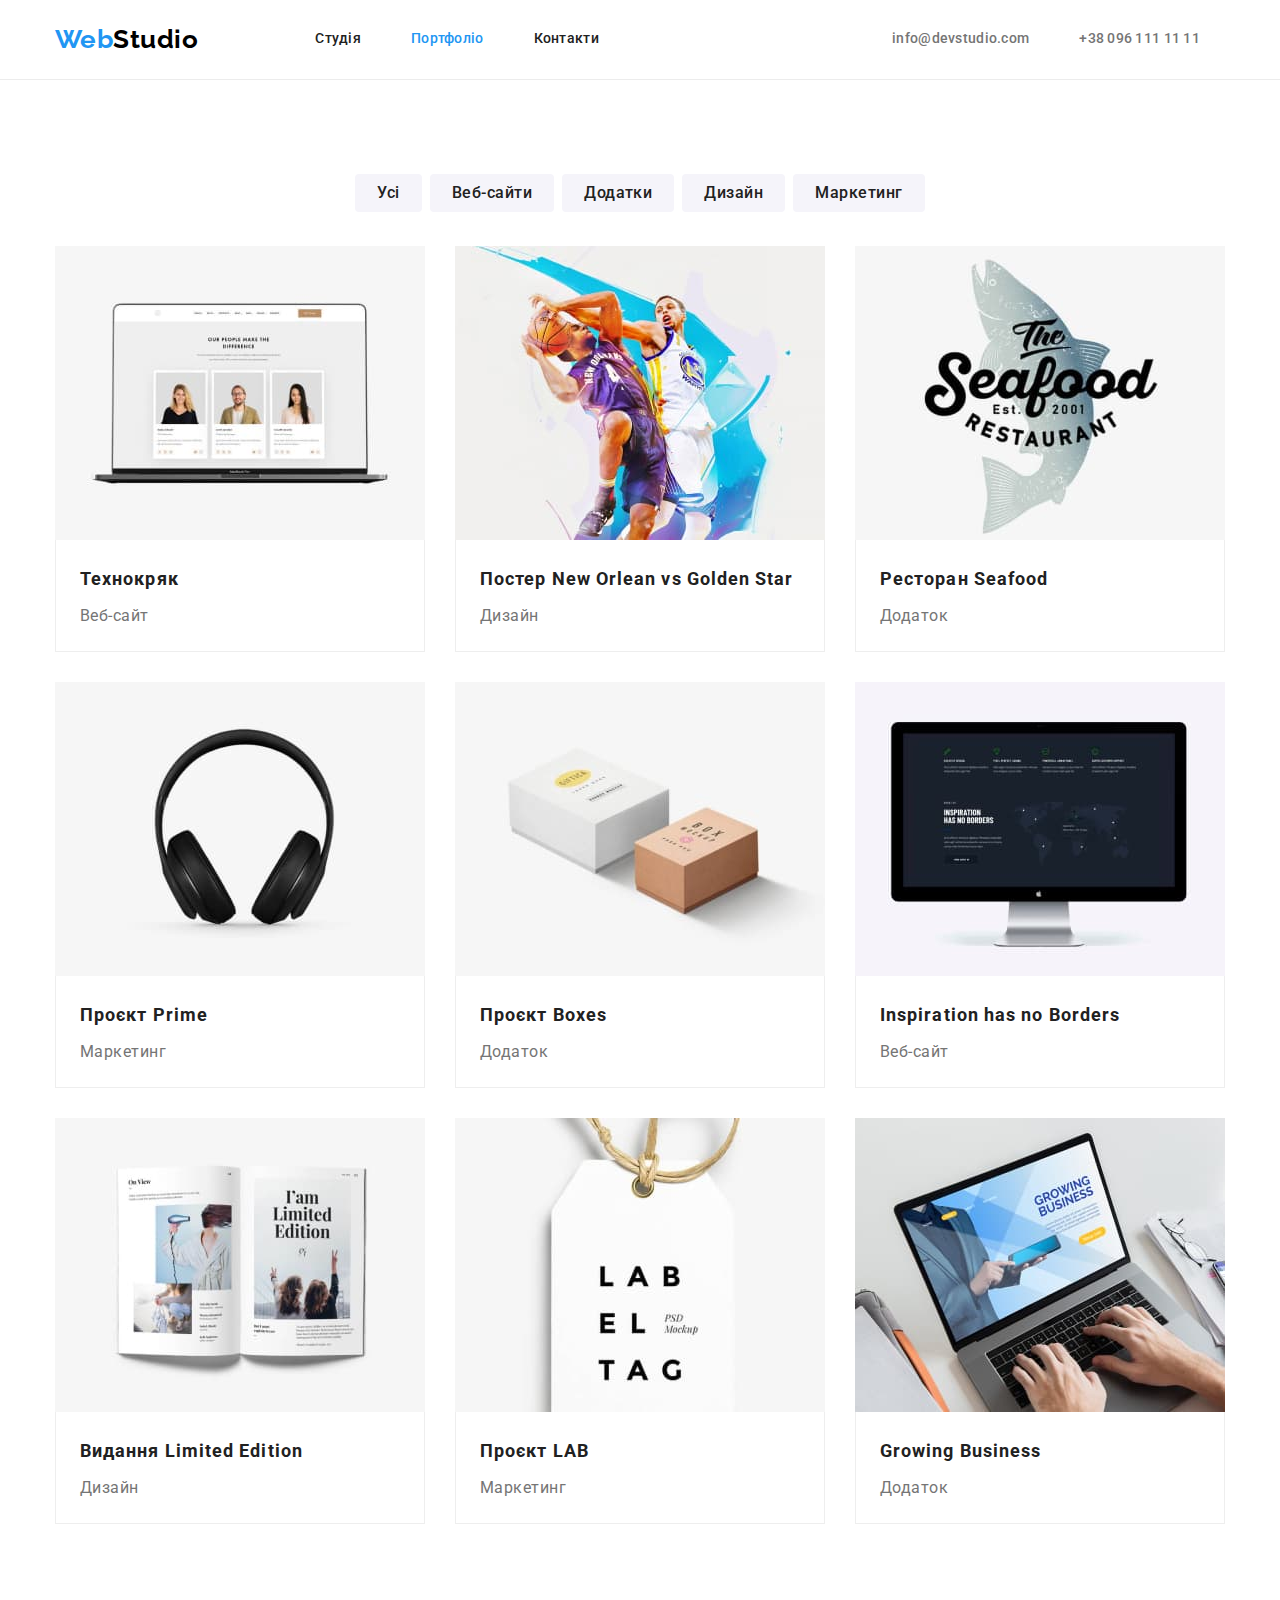
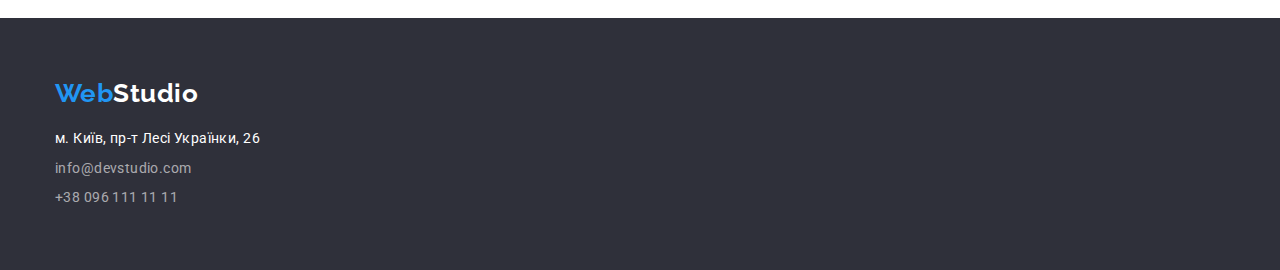
==== portfolio.html @ 18dd55f7 "Initial commit" ====
<!DOCTYPE html>
<html lang="en">
	<head>
		<meta charset="UTF-8" />
		<meta http-equiv="X-UA-Compatible" content="IE=edge" />
		<meta name="viewport" content="width=device-width, initial-scale=1.0" />
		<title>Portfolio</title>
		<link rel="preconnect" href="https://fonts.googleapis.com" />
		<link rel="preconnect" href="https://fonts.gstatic.com" crossorigin />
		<link
			href="https://fonts.googleapis.com/css2?family=Raleway:wght@700&family=Roboto:wght@400;500;700;900&display=swap"
			rel="stylesheet"
		/>
		<link
			rel="stylesheet"
			href="https://cdnjs.cloudflare.com/ajax/libs/modern-normalize/1.1.0/modern-normalize.min.css"
			integrity="sha512-wpPYUAdjBVSE4KJnH1VR1HeZfpl1ub8YT/NKx4PuQ5NmX2tKuGu6U/JRp5y+Y8XG2tV+wKQpNHVUX03MfMFn9Q=="
			crossorigin="anonymous"
			referrerpolicy="no-referrer"
		/>
		<link rel="stylesheet" href="./css/styles.css" />
	</head>
	<body>
		<header class="header">
			<!--  Хедер "Лого" + Навигация по сайту + Контактные данные -->
			<div class="container header__box">
				<div class="site-nav">
					<a class="logo" href="./index.html"
						>Web<span class="logo-primary">Studio</span></a
					>
					<ul class="site-nav__list">
						<li class="site-nav__list-item">
							<a class="site-nav__list-link" href="./index.html">Студія</a>
						</li>
						<li class="site-nav__list-item">
							<a
								class="site-nav__list-link site-nav__list-current"
								href="./portfolio.html"
								>Портфоліо</a
							>
						</li>
						<li class="site-nav__list-item">
							<a class="site-nav__list-link" href="./">Контакти</a>
						</li>
					</ul>
				</div>
				<ul class="header-contacts">
					<li class="header-contacts__item">
						<a
							class="header-contacts__item-link"
							href="mailto:info@devstudio.com"
							>info@devstudio.com</a
						>
					</li>
					<li class="header-contacts__item">
						<a class="header-contacts__item-link" href="tel:+380961111111"
							>+38 096 111 11 11</a
						>
					</li>
				</ul>
			</div>
		</header>
		<!--  Main Section -->
		<main>
			<!--  Main Flexbox with Buttons -->
			<section class="benefits section">
				<div class="benefits__gallery container">
					<h1 class="visually-hidden">Фильтр и Проекты</h1>
					<!--  Filter - Buttons -->
					<ul class="benefits__gallery-list">
						<li class="benefits__gallery-item">
							<button type="button" class="btn secondary-btn">Усі</button>
						</li>
						<li class="benefits__gallery-item">
							<button type="button" class="button secondary-btn">
								Веб-сайти
							</button>
						</li>
						<li class="benefits__gallery-item">
							<button type="button" class="button secondary-btn">
								Додатки
							</button>
						</li>
						<li class="benefits__gallery-item">
							<button type="button" class="button secondary-btn">Дизайн</button>
						</li>
						<li class="benefits__gallery-item">
							<button type="button" class="button secondary-btn">
								Маркетинг
							</button>
						</li>
					</ul>
					<ul class="gallery-list">
						<li class="gallery-list__item">
							<img
								class="gallery-list__item-img"
								src="./images/portfolio/technocrack.jpg"
								alt="technocrack"
							/>
							<div class="gallery-list__item-content">
								<h2 class="gallery-list__item-title">Технокряк</h2>
								<p class="gallery-list__item-subtitle">Веб-сайт</p>
							</div>
						</li>
						<li class="gallery-list__item">
							<img
								class="gallery-list__item-img"
								src="./images/portfolio/basketball.jpg"
								alt="basketball"
							/>
							<div class="gallery-list__item-content">
								<h2 class="gallery-list__item-title">
									Постер New Orlean vs Golden Star
								</h2>
								<p class="gallery-list__item-subtitle">Дизайн</p>
							</div>
						</li>
						<li class="gallery-list__item">
							<img
								class="gallery-list__item-img"
								src="./images/portfolio/seafood.jpg"
								alt="seafood"
							/>
							<div class="gallery-list__item-content">
								<h2 class="gallery-list__item-title">Ресторан Seafood</h2>
								<p class="gallery-list__item-subtitle">Додаток</p>
							</div>
						</li>
						<li class="gallery-list__item">
							<img
								class="gallery-list__item-img"
								src="./images/portfolio/primeproject.jpg"
								alt="primeproject"
							/>
							<div class="gallery-list__item-content">
								<h2 class="gallery-list__item-title">Проєкт Prime</h2>
								<p class="gallery-list__item-subtitle">Маркетинг</p>
							</div>
						</li>
						<li class="gallery-list__item">
							<img
								class="gallery-list__item-img"
								src="./images/portfolio/projectboxes.jpg"
								alt="projectboxes"
							/>
							<div class="gallery-list__item-content">
								<h2 class="gallery-list__item-title">Проєкт Boxes</h2>
								<p class="gallery-list__item-subtitle">Додаток</p>
							</div>
						</li>
						<li class="gallery-list__item">
							<img
								class="gallery-list__item-img"
								src="./images/portfolio/inspiration.jpg"
								alt="inspiration"
							/>
							<div class="gallery-list__item-content">
								<h2 class="gallery-list__item-title">
									Inspiration has no Borders
								</h2>
								<p class="gallery-list__item-subtitle">Веб-сайт</p>
							</div>
						</li>
						<li class="gallery-list__item">
							<img
								class="gallery-list__item-img"
								src="./images/portfolio/limitededition.jpg"
								alt="limitededition"
							/>
							<div class="gallery-list__item-content">
								<h2 class="gallery-list__item-title">
									Видання Limited Edition
								</h2>
								<p class="gallery-list__item-subtitle">Дизайн</p>
							</div>
						</li>
						<li class="gallery-list__item">
							<img
								class="gallery-list__item-img"
								src="./images/portfolio/labproject.jpg"
								alt="labproject"
							/>
							<div class="gallery-list__item-content">
								<h2 class="gallery-list__item-title">Проєкт LAB</h2>
								<p class="gallery-list__item-subtitle">Маркетинг</p>
							</div>
						</li>
						<li class="gallery-list__item">
							<img
								class="gallery-list__item-img"
								src="./images/portfolio/business.jpg"
								alt="business"
							/>
							<div class="gallery-list__item-content">
								<h2 class="gallery-list__item-title">Growing Business</h2>
								<p class="gallery-list__item-subtitle">Додаток</p>
							</div>
						</li>
					</ul>
				</div>
			</section>
		</main>
		<!--  Footer Section -->
		<footer class="footer">
			<div class="fotlower-box container">
				<div class="footer-box__sidebar">
					<a class="logo__footer" href="./index.html"
						>Web<span class="logo__secondary">Studio</span></a
					>

					<address class="footer-address">
						<ul class="footer-address__list">
							<li class="footer-address__list-item">
								<a
									class="footer-address__list-link primary-color"
									href="https://www.google.ru/search?hl=ru&q=%D0%BC.+%D0%9A%D0%B8%D1%97%D0%B2%2C+%D0%BF%D1%80-%D1%82+%D0%9B%D0%B5%D1%81%D1%96+%D0%A3%D0%BA%D1%80%D0%B0%D1%97%D0%BD%D0%BA%D0%B8%2C+26#м"
								>
									м. Київ, пр-т Лесі Українки, 26</a
								>
							</li>
							<li class="footer-address__list-item">
								<a
									class="footer-address__list-link"
									href="mailto:info@devstudio.com"
								>
									info@devstudio.com</a
								>
							</li>
							<li class="footer-address__list-item">
								<a class="footer-address__list-link" href="tel:+380961111111">
									+38 096 111 11 11</a
								>
							</li>
						</ul>
					</address>
				</div>
			</div>
		</footer>
	</body>
</html>
---- css/styles.css ----
* {
  margin: 0;
  box-sizing: border-box;
  padding: 0;
}

/**
  |============================
  |  BG colors + Colors
  |============================
*/

:root {
  --primarytext-color: #212121;
  --secondarytext-color: #757575;
  --logo-color: #2196f3;
  --background-color: #f5f5f500;
  --headerbackground-color: #ffffff;
  --footerbackground-color: #2f303a;
  --headersecondlogopart-color: #000000;
  --borderheadertransparent-color: #ececec;
  --portfoliobg-color: #eeeeee;
  --thethirdbgcolor: #f5f4fa;
  --primary-btncolor: #188CE8;
}

/**
  |============================
  |  Hide me
  |============================
*/

.visually-hidden {
  position: absolute;
  width: 1px;
  height: 1px;
  margin: -1px;
  border: 0;
  padding: 0;

  white-space: nowrap;
  clip-path: inset(100%);
  clip: rect(0 0 0 0);
  overflow: hidden;
}



/**
  |============================
  |  Body settings
  |============================
*/

body {
  color: var(--primarytext-color);
  font-family: Roboto, sans-serif;
  letter-spacing: 0.03em;
  padding-top: 80px;
}

/**
  |============================
  |  Reset settings
  |============================
*/

img {
  display: block;
  max-width: 100%;
  height: auto;
}

h1,
h2,
h3,
h4,
h5,
h6,
ul,
ol {
  padding: 0;
  margin: 0;
}

a {
  margin: 0;
  padding: 0;
}

p {
  padding: 0;
  margin: 0;
}

/**
  |============================
  |  Section + Container settings
  |============================
*/

.section {
  padding-bottom: 94px;
}

.container {
  margin-left: auto;
  margin-right: auto;
  max-width: 1200px;
  width: 100%;
  padding-right: 15px;
  padding-left: 15px;
}

/**
  |============================
  |  Header Section
  |============================
*/

.logo {
  font-family: 'Raleway';
  font-weight: 700;
  font-size: 26px;
  line-height: 1.19;
  color: var(--logo-color);
  text-decoration: none;
}

.header {
  height: 80px;
  padding: 16px 0;
  border-bottom: 1px solid var(--borderheadertransparent-color);
  /*  Moving Part */
  position: fixed;
  top: 0;
  left: 0;
  right: 0;
  background-color: var(--headerbackground-color);
  z-index: 10;
}

.header__portfolio {
  height: 80px;
  padding: 16px 0;
  border-bottom: 1px solid var(--borderheadertransparent-color);

}

.logo-primary {
  color: var(--headersecondlogopart-color);
}

.site-nav {
  display: flex;
  align-items: center;
  gap: 0 92px;
}

.site-nav__list {
  list-style: none;
  display: flex;
}

.site-nav__list-link {
  display: block;
  padding: 15px 25px;
  font-family: 'Roboto';
  font-weight: 500;
  font-size: 14px;
  line-height: 1.14;
  letter-spacing: 0.02em;
  text-decoration: none;
  cursor: pointer;
  transition: all 0.2s ease;
  color: var(--primarytext-color);
}

.site-nav__list-current {
  color: var(--logo-color);
}

.site-nav__list-link:hover,
.site-nav__list-link:focus {
  color: var(--logo-color);
}

.header-contacts {
  list-style: none;
  display: flex;
}

.header__box {
  display: flex;
  justify-content: space-between;
  align-items: center;
}

.header-contacts__item-link {
  display: block;
  padding: 15px 25px;
  font-family: 'Roboto';
  text-decoration: none;
  font-weight: 500;
  font-size: 14px;
  line-height: 1.14;
  letter-spacing: 0.02em;
  cursor: pointer;
  transition: all 0.2s ease;
  color: var(--secondarytext-color);
}

.header-contacts__item-link:hover,
.header-contacts__item-link:focus {
  color: var(--logo-color);
}

/**
   |============================
   |  Hero Section
   |============================
 */

.hero.section {
  background-color: var(--footerbackground-color);
  margin-bottom: 94px;
  padding-bottom: 0;
}


.hero__box {
  background-color: var(--footerbackground-color);
  text-align: center;
  padding-top: 200px;
  padding-bottom: 200px;
  margin: 0 auto;
}

.hero-box__title {
  font-family: 'Roboto';
  font-size: 44px;
  line-height: 1.36;
  letter-spacing: 0.06em;
  text-transform: uppercase;
  color: var(--headerbackground-color);
  margin-bottom: 30px;
}

.hero-box__primary-btn {
  font-family: 'Roboto';
  font-style: normal;
  font-weight: 700;
  font-size: 16px;
  line-height: 1.87;
  padding: 10px 32px;
  margin: auto;
  display: block;
  cursor: pointer;
  letter-spacing: 0.06em;
  color: var(--headerbackground-color);
  background-color: var(--primary-btncolor);
  box-shadow: 0px 4px 4px rgba(0, 0, 0, 0.15);
  border-radius: 4px;
  border: none;
  outline: none;
}


.hero-box__primary-btn:hover,
.hero-box__primary-btn:focus {
  color: var(--headerbackground-color);
  background-color: var(--logo-color);
  cursor: pointer;
  outline: 1px solid var(--headerbackground-color);
  transition: all 0.2s ease;
  /* border-color: 1px solid var(--headerbackground-color); */
}

/**
  |============================
  |  Our benefits section
  |============================
*/

.features {}

.features__list {
  display: flex;
  text-align: center;
  list-style: none;

}

.features__list-item {
  width: 270px;
}

.features__list-item:not(:last-child) {
  margin-right: 30px;
}

.feature__list-title {
  font-family: 'Roboto';
  font-size: 14px;
  line-height: 1.14;
  letter-spacing: 0.03em;
  text-transform: uppercase;
  margin-bottom: 10px;
  text-align: start;
}

.feature__list-text {
  font-family: 'Roboto';
  font-size: 14px;
  line-height: 1.71;
  letter-spacing: 0.03em;
  text-align: start;
  color: var(--secondarytext-color);
}

/**
  |============================
  |  What we are doing?
  |============================
*/

/* .desc-box {} */

.subject {
  font-family: 'Roboto';
  font-size: 36px;
  line-height: 1.16;
  text-align: center;
  letter-spacing: 0.03em;
  margin-bottom: 50px;

}

.desc-box__list {
  display: flex;
  align-items: center;
  list-style: none;
}

.desc-box__list-item:not(:last-child) {
  margin-right: 30px;
}


.desc-box__list-item {}

/**
  |============================
  |  Teammembers 
  |============================
*/

.teammembers {
  background-color: var(--thethirdbgcolor);
  padding-top: 94px;
}

.author {
  /* background-color: var(--thethirdbgcolor); */
  align-items: center;
  text-align: center;
}

.subject {
  /* padding-top: 94px; */
}

.author__list {
  display: flex;
  align-items: center;
  list-style: none;
}

.userpic {
  /* just in case of something on your mind */
}

.author__list-item:not(:last-child) {
  margin-right: 30px;
}

.author__list-item {
  box-shadow: 0px 1px 3px rgba(0, 0, 0, 0.12), 0px 1px 1px rgba(0, 0, 0, 0.14), 0px 2px 1px rgba(0, 0, 0, 0.2);
  border-radius: 4px;
  overflow: hidden;
}

.author__list-content {
  padding-top: 30px;
  padding-bottom: 30px;
  margin: auto;
  background-color: var(--headerbackground-color);
}

.author__list-title {
  font-family: 'Roboto';
  font-size: 16px;
  line-height: 1.18;
  text-align: center;
  letter-spacing: 0.03em;
  margin-bottom: 10px;
}

.author__list-text {
  font-family: 'Roboto';
  font-size: 16px;
  line-height: 1.18;
  letter-spacing: 0.03em;
  text-align: center;
  color: var(--secondarytext-color);

}

/**
  |============================
  |  Footer area
  |============================
*/

.footer {
  background-color: var(--footerbackground-color);
  padding-bottom: 60px;
  padding-top: 60px;
}


.fotlower-box {
  display: flex;
  align-items: center;
}

.footer-box__sidebar {
  display: block;
}

.logo__footer {
  margin-bottom: 20px;
  display: block;
  color: var(--logo-color);
  font-family: "Raleway";
  font-weight: 700;
  font-size: 26px;
  line-height: 1.19;
  text-decoration: none;
}

.logo__secondary {
  color: var(--headerbackground-color);
}

.footer-address {
  /* background-color: var(--footerbackground-color); */
}

.footer-address__list {
  margin: 0;
  padding: 0;
  list-style: none;
  text-decoration: none;

}

/*  FOR PIXEL PERFECT */

.footer-address__list-item {
  margin-top: -2px;
}




.footer-address__list-link {
  text-decoration: none;
  font-style: normal;
  font-size: 14px;
  line-height: 1.71;
  letter-spacing: 0.03em;
  cursor: pointer;
  transition: all 0.2s ease;
  color: rgba(255, 255, 255, 0.6);
}

/* MAKET - 9px */

.footer-address__list-item:not(:last-child) {
  margin-bottom: 8px;
}

.primary-color {
  font-family: 'Roboto';
  font-style: normal;
  font-size: 14px;
  line-height: 1.71;
  letter-spacing: 0.03em;
  color: var(--headerbackground-color);
}

.footer-address__list-link:hover,
.footer-address__list-link:focus {
  color: var(--logo-color);
}

/* .footeraddress__list-link {} */





/**
  |============================
  |  THE
  |============================
*/

/**
  |============================
  |  SECOND
  |============================
*/

/**
  |============================
  |  PAGE
  |============================
*/




.benefits.section {
  padding-top: 94px;
}

.benefits__gallery {
  display: flex;
  flex-direction: column;
  flex-wrap: wrap;
}

.benefits__gallery-list {
  list-style: none;
  display: flex;
  align-items: center;
  justify-content: center;
  margin-bottom: 34px;
}

.secondary-btn {
  font-family: 'Roboto';
  font-style: normal;
  font-weight: 500;
  font-size: 16px;
  line-height: 1.62;
  text-align: center;
  letter-spacing: 0.03em;
  padding: 6px 22px;
  margin: auto;
  display: block;
  cursor: pointer;
  transition: all 0.2s ease;
  color: var(--primarytext-color);
  background-color: var(--thethirdbgcolor);
  border-radius: 4px;
  border: none;
  outline: none;
}

.secondary-btn:hover,
.secondary-btn:focus {
  color: var(--headerbackground-color);
  background-color: var(--logo-color);
  box-shadow: 0px 3px 1px rgba(0, 0, 0, 0.1), 0px 1px 2px rgba(0, 0, 0, 0.08), 0px 2px 2px rgba(0, 0, 0, 0.12);
  border-radius: 4px;
}

.benefits__gallery-item:not(:last-child) {
  margin-right: 8px;

}

/**
  |============================
  |  Gallery
  |============================
*/



.gallery-list {
  display: flex;
  flex-direction: row;
  flex-wrap: wrap;
  list-style: none;
  /* margin-top: 34px; */
  gap: 30px;
}

/* Hiding borders in IMG */

.gallery-list__item-img {
  min-width: 370px;
  position: relative;
  left: -1px;
  top: -1px;
}

.gallery-list__item {
  border: 1px solid var(--portfoliobg-color);
  width: 370px;

}

/* .gallery-list__item:not(:last-child) {} */

.gallery-list__item:not(:nth-child(3n)) {
  /* margin: 0 30px 30px 0; */
}

.gallery-list__item:nth-child(3n) {
  /* margin-bottom: 30px; */
}

.gallery-list__item-content {
  padding: 20px 24px;
  /* border-top: 0; */

}

.gallery-list__item-title {
  font-family: 'Roboto';
  font-weight: 700;
  font-size: 18px;
  line-height: 2;
  letter-spacing: 0.06em;
  color: var(--primarytext-color);
  margin-bottom: 4px;
}

.gallery-list__item-subtitle {
  font-family: 'Roboto';
  font-size: 16px;
  line-height: 1.87;
  letter-spacing: 0.03em;
  color: var(--secondarytext-color);
}
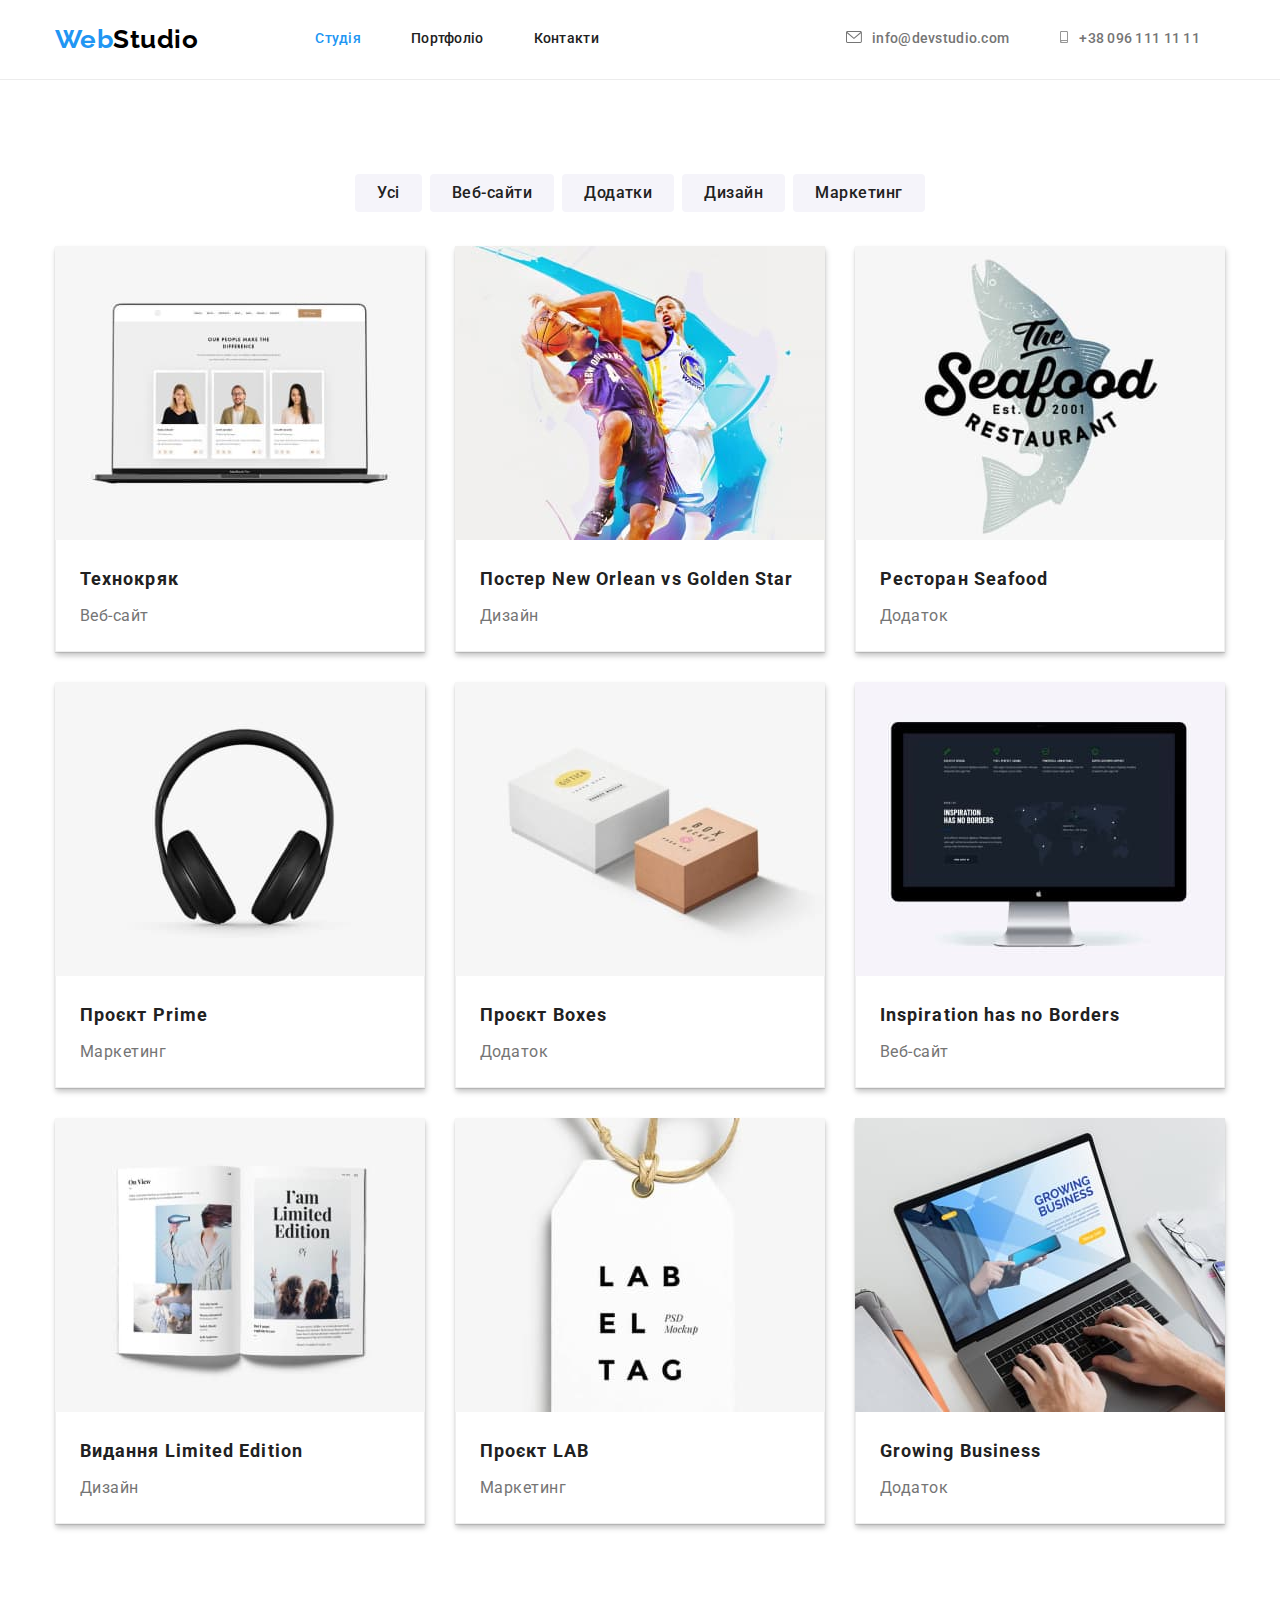
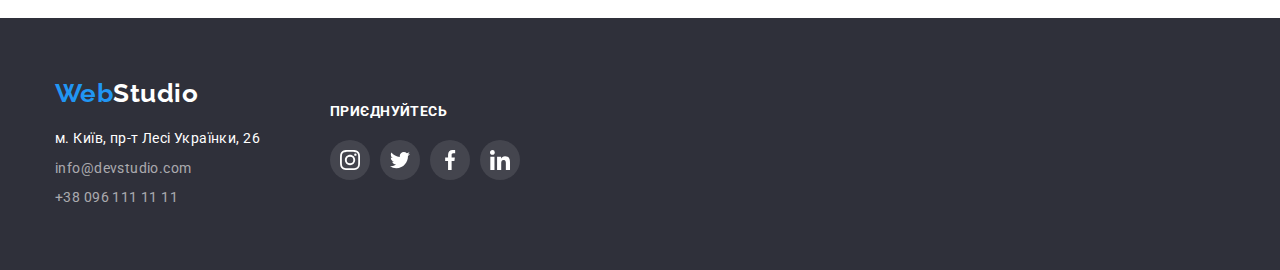
==== commit fd4d5633: "Portfolio page edit done" ====
--- a/portfolio.html
+++ b/portfolio.html
@@ -30,12 +30,14 @@
 					>
 					<ul class="site-nav__list">
 						<li class="site-nav__list-item">
-							<a class="site-nav__list-link" href="./index.html">Студія</a>
-						</li>
-						<li class="site-nav__list-item">
 							<a
 								class="site-nav__list-link site-nav__list-current"
-								href="./portfolio.html"
+								href="./index.html"
+								>Студія</a
+							>
+						</li>
+						<li class="site-nav__list-item">
+							<a class="site-nav__list-link" href="./portfolio.html"
 								>Портфоліо</a
 							>
 						</li>
@@ -49,13 +51,17 @@
 						<a
 							class="header-contacts__item-link"
 							href="mailto:info@devstudio.com"
-							>info@devstudio.com</a
-						>
+							><svg class="email-icon" width="16" height="12">
+								<use href="./images/icons/icons.svg#icon-Mail"></use>
+								</svg>info@devstudio.com
+						</a>
 					</li>
 					<li class="header-contacts__item">
 						<a class="header-contacts__item-link" href="tel:+380961111111"
-							>+38 096 111 11 11</a
-						>
+							><svg class="phone-icon" width="10" height="12">
+								<use href="./images/icons/icons.svg#icon-Phone"></use>
+							</svg>+38 096 111 11 11
+						</a>
 					</li>
 				</ul>
 			</div>
@@ -232,7 +238,62 @@
 								>
 							</li>
 						</ul>
+					</div>
 					</address>
+					<div class="footer__socials">
+						<h3 class="footer__uppertitle">приєднуйтесь</h3>
+						<ul class="footer__socials-list">
+							<li class="footer__socials-item">
+								<a
+									class="footer__socials-link"
+									href="./"
+									target="_blank"
+									rel="noreferrer noopener"
+								>
+									<svg class="footer__socials-icon" width="20" height="20">
+										<use href="./images/icons/icons.svg#icon-instagram"></use>
+									</svg>
+								</a>
+							</li>
+							<li class="footer__socials-item">
+								<a
+									class="footer__socials-link"
+									href="./"
+									target="_blank"
+									rel="noreferrer noopener"
+								>
+									<svg class="footer__socials-icon" width="20" height="20">
+										<use href="./images/icons/icons.svg#icon-twitter"></use>
+									</svg>
+								</a>
+							</li>
+							<li class="footer__socials-item">
+								<a
+									class="footer__socials-link"
+									href="./"
+									target="_blank"
+									rel="noreferrer noopener"
+								>
+									<svg class="footer__socials-icon" width="20" height="20">
+										<use href="./images/icons/icons.svg#icon-facebook"></use>
+									</svg>
+								</a>
+							</li>
+							<li class="footer__socials-item">
+								<a
+									class="footer__socials-link"
+									href="./"
+									target="_blank"
+									rel="noreferrer noopener"
+								>
+									<svg class="footer__socials-icon" width="20" height="20">
+										<use href="./images/icons/icons.svg#icon-linkedin"></use>
+									
+									</svg>
+								</a>
+							</li>
+						</ul>
+					</div>
 				</div>
 			</div>
 		</footer>
--- a/css/styles.css
+++ b/css/styles.css
@@ -22,6 +22,8 @@
   --portfoliobg-color: #eeeeee;
   --thethirdbgcolor: #f5f4fa;
   --primary-btncolor: #188CE8;
+  --iconcolor-grey: #AFB1B8;
+  --iconborder-clients: #AFB1B8;
 }
 
 /**
@@ -215,6 +217,20 @@
   color: var(--logo-color);
 }
 
+
+.phone-icon,
+.email-icon {
+  margin-right: 10px;
+  fill: var(--secondarytext-color);
+}
+
+.header-contacts__item-link:hover .phone-icon,
+.header-contacts__item-link:focus .phone-icon,
+.header-contacts__item-link:hover .email-icon,
+.header-contacts__item-link:focus .email-icon {
+  fill: var(--logo-color);
+}
+
 /**
    |============================
    |  Hero Section
@@ -222,18 +238,29 @@
  */
 
 .hero.section {
-  background-color: var(--footerbackground-color);
+  /* background-color: var(--footerbackground-color); */
   margin-bottom: 94px;
   padding-bottom: 0;
+
+  background-image: linear-gradient(rgba(47, 48, 58, 0.4), rgba(47, 48, 58, 0.4)), url(../images/Hero\ photo\ 1.jpg);
+  background-repeat: no-repeat;
+  background-position: center;
+  background-size: cover;
 }
 
 
 .hero__box {
-  background-color: var(--footerbackground-color);
+  /* background-color: rgba(47, 48, 58, 0.4); */
   text-align: center;
   padding-top: 200px;
   padding-bottom: 200px;
   margin: 0 auto;
+
+  /* background-image: linear-gradient(rgba(47, 48, 58, 0.4), rgba(47, 48, 58, 0.4)), url(../images/Hero\ photo\ 1.jpg);
+  background-repeat: no-repeat;
+  background-position: center;
+  background-size: cover; */
+  /* background: #2F303A 40%; */
 }
 
 .hero-box__title {
@@ -376,6 +403,58 @@
   list-style: none;
 }
 
+.socials__list {
+  margin-top: 16px;
+  display: flex;
+  gap: 10px;
+  justify-content: center;
+  align-items: center;
+  list-style: none;
+}
+
+.benefits__icon {
+  display: flex;
+  justify-content: center;
+  align-items: center;
+  margin-bottom: 30px;
+
+  width: 270px;
+  height: 120px;
+
+  background-color: var(--thethirdbgcolor);
+  border-radius: 4px;
+}
+
+.benefits__icon-svg {
+  fill: var(--primarytext-color);
+}
+
+
+.socials__list-link {
+  display: flex;
+  justify-content: center;
+  align-items: center;
+
+  width: 44px;
+  height: 44px;
+
+  background-color: var(--headerbackground-color);
+  border-radius: 50%;
+}
+
+.socials__item-icon {
+  fill: var(--iconcolor-grey);
+}
+
+.socials__list-link:hover .socials__item-icon {
+  fill: var(--headerbackground-color);
+  background-color: var(--logo-color);
+}
+
+.socials__list-link:hover {
+  background-color: var(--logo-color);
+}
+
 .userpic {
   /* just in case of something on your mind */
 }
@@ -385,7 +464,7 @@
 }
 
 .author__list-item {
-  box-shadow: 0px 1px 3px rgba(0, 0, 0, 0.12), 0px 1px 1px rgba(0, 0, 0, 0.14), 0px 2px 1px rgba(0, 0, 0, 0.2);
+  box-shadow: 0px 5px 5px 0px rgb(0 0 0 / 30%);
   border-radius: 4px;
   overflow: hidden;
 }
@@ -414,6 +493,75 @@
   text-align: center;
   color: var(--secondarytext-color);
 
+}
+
+
+/**
+  |============================
+  |  Our Clients
+  |============================
+*/
+
+
+/* .clients {
+  display: flex;
+  flex-direction: column;
+  flex-wrap: wrap;
+  align-content: center;
+  justify-content: flex-end;
+  width: 1170px;
+  height: 184px;
+  margin-top: 94px;
+} */
+
+
+.subject.clients {
+  margin-top: 94px;
+  margin-bottom: 50px;
+}
+
+.clients__list {
+  display: flex;
+  justify-content: space-between;
+  list-style: none;
+
+  /* border: 1px solid var(--iconborder-clients);
+  border-radius: 4px; */
+  margin: 0px;
+  padding: 0px;
+}
+
+.clients__list-item {
+  width: 170px;
+  height: 92px;
+}
+
+.clients__list-link {
+  display: flex;
+  justify-content: center;
+  align-items: center;
+  width: 170px;
+  height: 92px;
+  border: 1px solid var(--iconborder-clients);
+  border-radius: 4px;
+  outline: transparent;
+}
+
+
+.clients__item-icon {
+  fill: var(--iconcolor-grey);
+}
+
+
+.clients__list-link:hover,
+.clients__list-link:focus {
+  border-color: var(--logo-color);
+}
+
+
+.clients__list-link:hover .clients__item-icon,
+.clients__list-link:focus .clients__item-icon {
+  fill: var(--logo-color);
 }
 
 /**
@@ -508,6 +656,47 @@
 /* .footeraddress__list-link {} */
 
 
+.footer__socials {
+  margin-left: 70px;
+  width: 206px;
+  height: 80px;
+}
+
+.footer__socials-list {
+  display: flex;
+  list-style: none;
+  gap: 10px;
+}
+
+.footer__uppertitle {
+  font-family: 'Roboto';
+  font-size: 14px;
+  line-height: 1.14;
+  letter-spacing: 0.03em;
+  text-transform: uppercase;
+  color: var(--headerbackground-color);
+  margin-bottom: 20px;
+}
+
+.footer__socials-link {
+  display: flex;
+  justify-content: center;
+  align-items: center;
+  border-radius: 50%;
+  width: 40px;
+  height: 40px;
+
+  background-color: rgba(255, 255, 255, 0.1);
+}
+
+.footer__socials-icon {
+  fill: var(--headerbackground-color);
+}
+
+.footer__socials-link:hover,
+.footer__socials-link:focus {
+  background-color: var(--logo-color);
+}
 
 
 
@@ -612,6 +801,7 @@
 .gallery-list__item {
   border: 1px solid var(--portfoliobg-color);
   width: 370px;
+  box-shadow: 0px 1px 1px rgba(0, 0, 0, 0.12), 0px 4px 4px rgba(0, 0, 0, 0.06), 1px 4px 6px rgba(0, 0, 0, 0.16);
 
 }
 
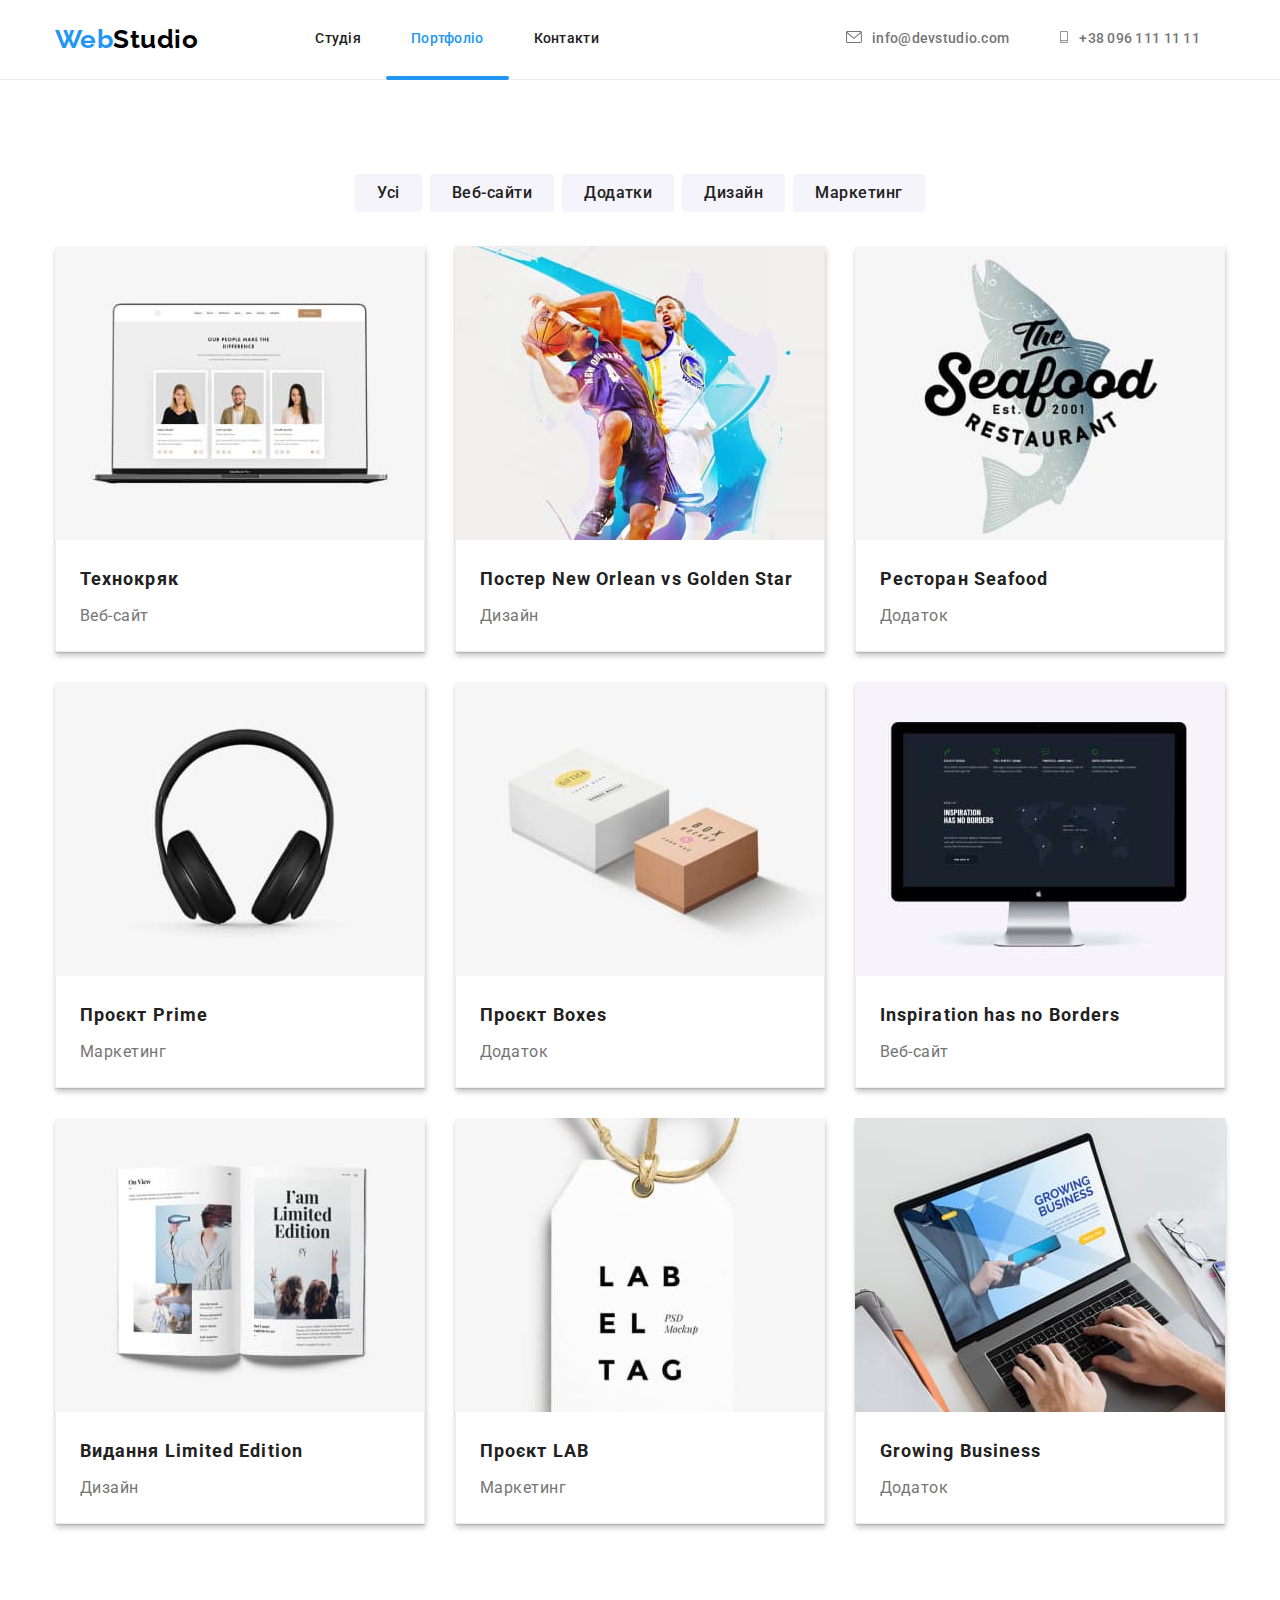
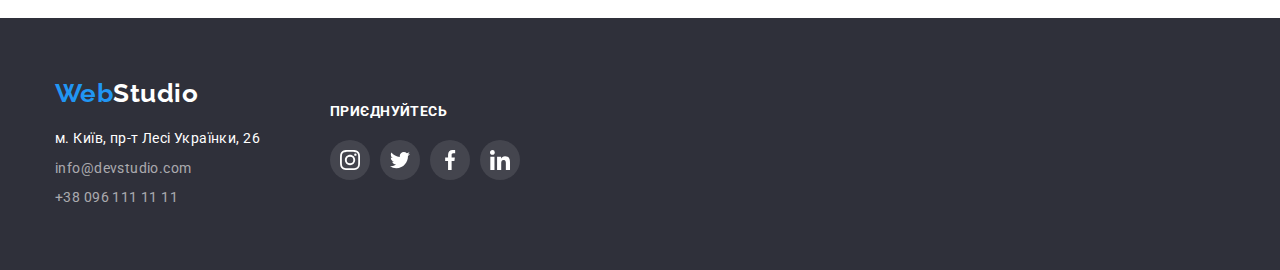
==== commit a6865596: "What we do section" ====
--- a/portfolio.html
+++ b/portfolio.html
@@ -31,13 +31,13 @@
 					<ul class="site-nav__list">
 						<li class="site-nav__list-item">
 							<a
-								class="site-nav__list-link site-nav__list-current"
+								class="site-nav__list-link"
 								href="./index.html"
 								>Студія</a
 							>
 						</li>
 						<li class="site-nav__list-item">
-							<a class="site-nav__list-link" href="./portfolio.html"
+							<a class="site-nav__list-link site-nav__list-current" href="./portfolio.html"
 								>Портфоліо</a
 							>
 						</li>
@@ -246,7 +246,7 @@
 							<li class="footer__socials-item">
 								<a
 									class="footer__socials-link"
-									href="./"
+									href="https://www.instagram.com/"
 									target="_blank"
 									rel="noreferrer noopener"
 								>
@@ -258,7 +258,7 @@
 							<li class="footer__socials-item">
 								<a
 									class="footer__socials-link"
-									href="./"
+									href="https://twitter.com/"
 									target="_blank"
 									rel="noreferrer noopener"
 								>
@@ -270,7 +270,7 @@
 							<li class="footer__socials-item">
 								<a
 									class="footer__socials-link"
-									href="./"
+									href="https://www.facebook.com/"
 									target="_blank"
 									rel="noreferrer noopener"
 								>
@@ -282,7 +282,7 @@
 							<li class="footer__socials-item">
 								<a
 									class="footer__socials-link"
-									href="./"
+									href="https://www.linkedin.com/"
 									target="_blank"
 									rel="noreferrer noopener"
 								>
--- a/css/styles.css
+++ b/css/styles.css
@@ -176,10 +176,25 @@
   cursor: pointer;
   transition: all 0.2s ease;
   color: var(--primarytext-color);
+  position: relative;
 }
 
 .site-nav__list-current {
   color: var(--logo-color);
+  position: relative;
+}
+
+.site-nav__list-current::after {
+  position: absolute;
+  bottom: -18px;
+  left: 0px;
+  right: auto;
+  content: "";
+  width: 100%;
+  height: 4px;
+  background-color: var(--logo-color);
+  border-radius: 2px;
+
 }
 
 .site-nav__list-link:hover,
@@ -286,6 +301,7 @@
   letter-spacing: 0.06em;
   color: var(--headerbackground-color);
   background-color: var(--primary-btncolor);
+  transition: all 0.3s ease;
   box-shadow: 0px 4px 4px rgba(0, 0, 0, 0.15);
   border-radius: 4px;
   border: none;
@@ -299,7 +315,7 @@
   background-color: var(--logo-color);
   cursor: pointer;
   outline: 1px solid var(--headerbackground-color);
-  transition: all 0.2s ease;
+  transition: all 0.3s ease;
   /* border-color: 1px solid var(--headerbackground-color); */
 }
 
@@ -373,8 +389,28 @@
   margin-right: 30px;
 }
 
-
-.desc-box__list-item {}
+.desc-box__list-item {
+  display: flex;
+  position: relative;
+}
+
+.desc-box__subtext {
+  display: flex;
+  font-family: 'Roboto';
+  font-size: 14px;
+  line-height: 1.14;
+  text-align: center;
+  width: 370px;
+  height: 70px;
+  letter-spacing: 0.03em;
+  text-transform: uppercase;
+  position: absolute;
+  top: 225px;
+  justify-content: center;
+  align-items: center;
+  color: var(--headerbackground-color);
+  background-color: rgba(47, 48, 58, 0.8);
+}
 
 /**
   |============================
@@ -449,10 +485,12 @@
 .socials__list-link:hover .socials__item-icon {
   fill: var(--headerbackground-color);
   background-color: var(--logo-color);
+  transition: all 0.3s ease;
 }
 
 .socials__list-link:hover {
   background-color: var(--logo-color);
+  transition: all 0.3s ease;
 }
 
 .userpic {
@@ -556,12 +594,14 @@
 .clients__list-link:hover,
 .clients__list-link:focus {
   border-color: var(--logo-color);
+  transition: all 0.3s ease;
 }
 
 
 .clients__list-link:hover .clients__item-icon,
 .clients__list-link:focus .clients__item-icon {
   fill: var(--logo-color);
+  transition: all 0.3s ease;
 }
 
 /**
@@ -691,11 +731,13 @@
 
 .footer__socials-icon {
   fill: var(--headerbackground-color);
+  transition: all 0.3s ease;
 }
 
 .footer__socials-link:hover,
 .footer__socials-link:focus {
   background-color: var(--logo-color);
+  transition: all 0.3s ease;
 }
 
 
@@ -751,7 +793,7 @@
   margin: auto;
   display: block;
   cursor: pointer;
-  transition: all 0.2s ease;
+  transition: all 0.3s ease;
   color: var(--primarytext-color);
   background-color: var(--thethirdbgcolor);
   border-radius: 4px;
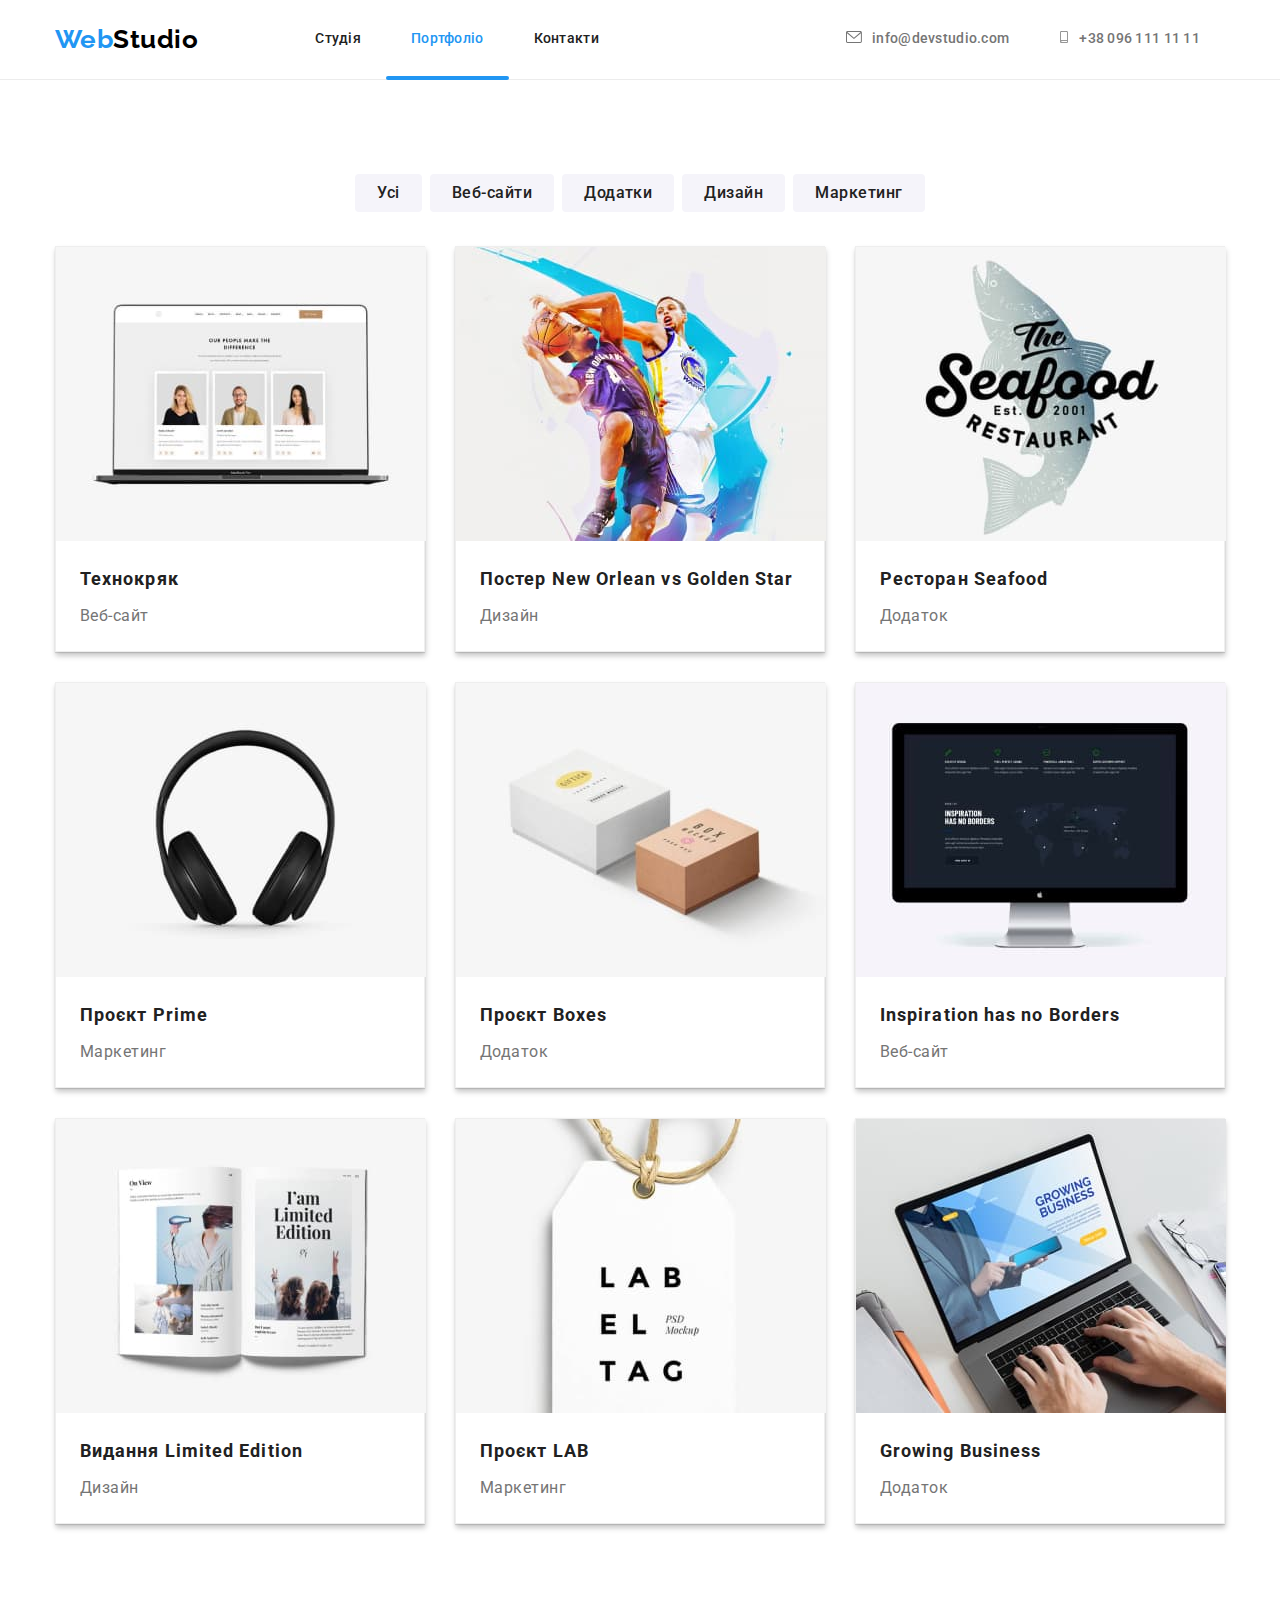
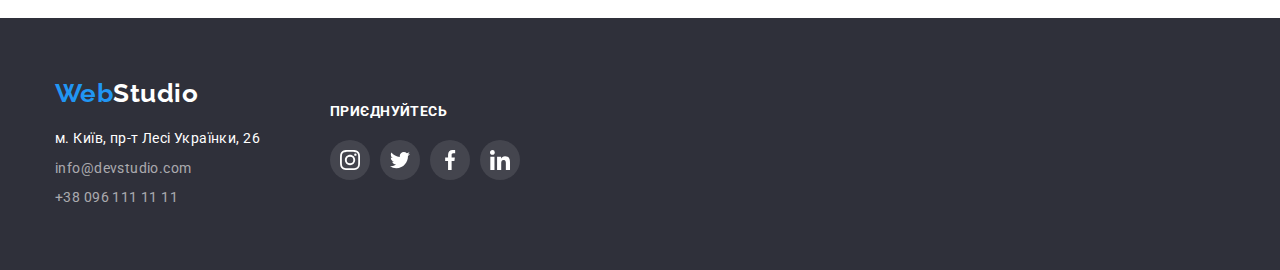
==== commit 0c9df84e: "Portfolio first attempt to make bg" ====
--- a/portfolio.html
+++ b/portfolio.html
@@ -98,11 +98,13 @@
 					</ul>
 					<ul class="gallery-list">
 						<li class="gallery-list__item">
+							<div class="gallery-list__hiddentext">
 							<img
 								class="gallery-list__item-img"
 								src="./images/portfolio/technocrack.jpg"
 								alt="technocrack"
-							/>
+							/><p class="gallery-list__hiddensubtext">Ресурс пропонує комплексні пропозиції з різним рівнем функціоналу та сервісів. Все це дозволить відвідувачу отримати вичерпні відомості про компанію чи приватну особу.</p></div>
+							
 							<div class="gallery-list__item-content">
 								<h2 class="gallery-list__item-title">Технокряк</h2>
 								<p class="gallery-list__item-subtitle">Веб-сайт</p>
--- a/css/styles.css
+++ b/css/styles.css
@@ -405,7 +405,8 @@
   letter-spacing: 0.03em;
   text-transform: uppercase;
   position: absolute;
-  top: 225px;
+  /* top: 225px; */
+  bottom: 0px;
   justify-content: center;
   align-items: center;
   color: var(--headerbackground-color);
@@ -829,23 +830,51 @@
   list-style: none;
   /* margin-top: 34px; */
   gap: 30px;
+
 }
 
 /* Hiding borders in IMG */
 
 .gallery-list__item-img {
   min-width: 370px;
-  position: relative;
   left: -1px;
   top: -1px;
 }
 
 .gallery-list__item {
+  position: relative;
   border: 1px solid var(--portfoliobg-color);
   width: 370px;
   box-shadow: 0px 1px 1px rgba(0, 0, 0, 0.12), 0px 4px 4px rgba(0, 0, 0, 0.06), 1px 4px 6px rgba(0, 0, 0, 0.16);
 
 }
+
+.gallery-list__hiddenxtext {
+  position: relative;
+  overflow: hidden;
+  width: 370px;
+  height: 294px;
+}
+
+.gallery-list__hiddensubtext {
+  position: absolute;
+  top: 0;
+  left: 0;
+  width: 370px;
+  height: 294px;
+
+  transform: translateY(100%);
+  transition: transform 250ms ease;
+
+  opacity: 0;
+}
+
+.gallery-list__item:hover .gallery-list__hiddensubtext {
+  transform: translatex(0);
+  background-color: rgba(33, 150, 243, 0.9);
+  opacity: 1;
+}
+
 
 /* .gallery-list__item:not(:last-child) {} */
 
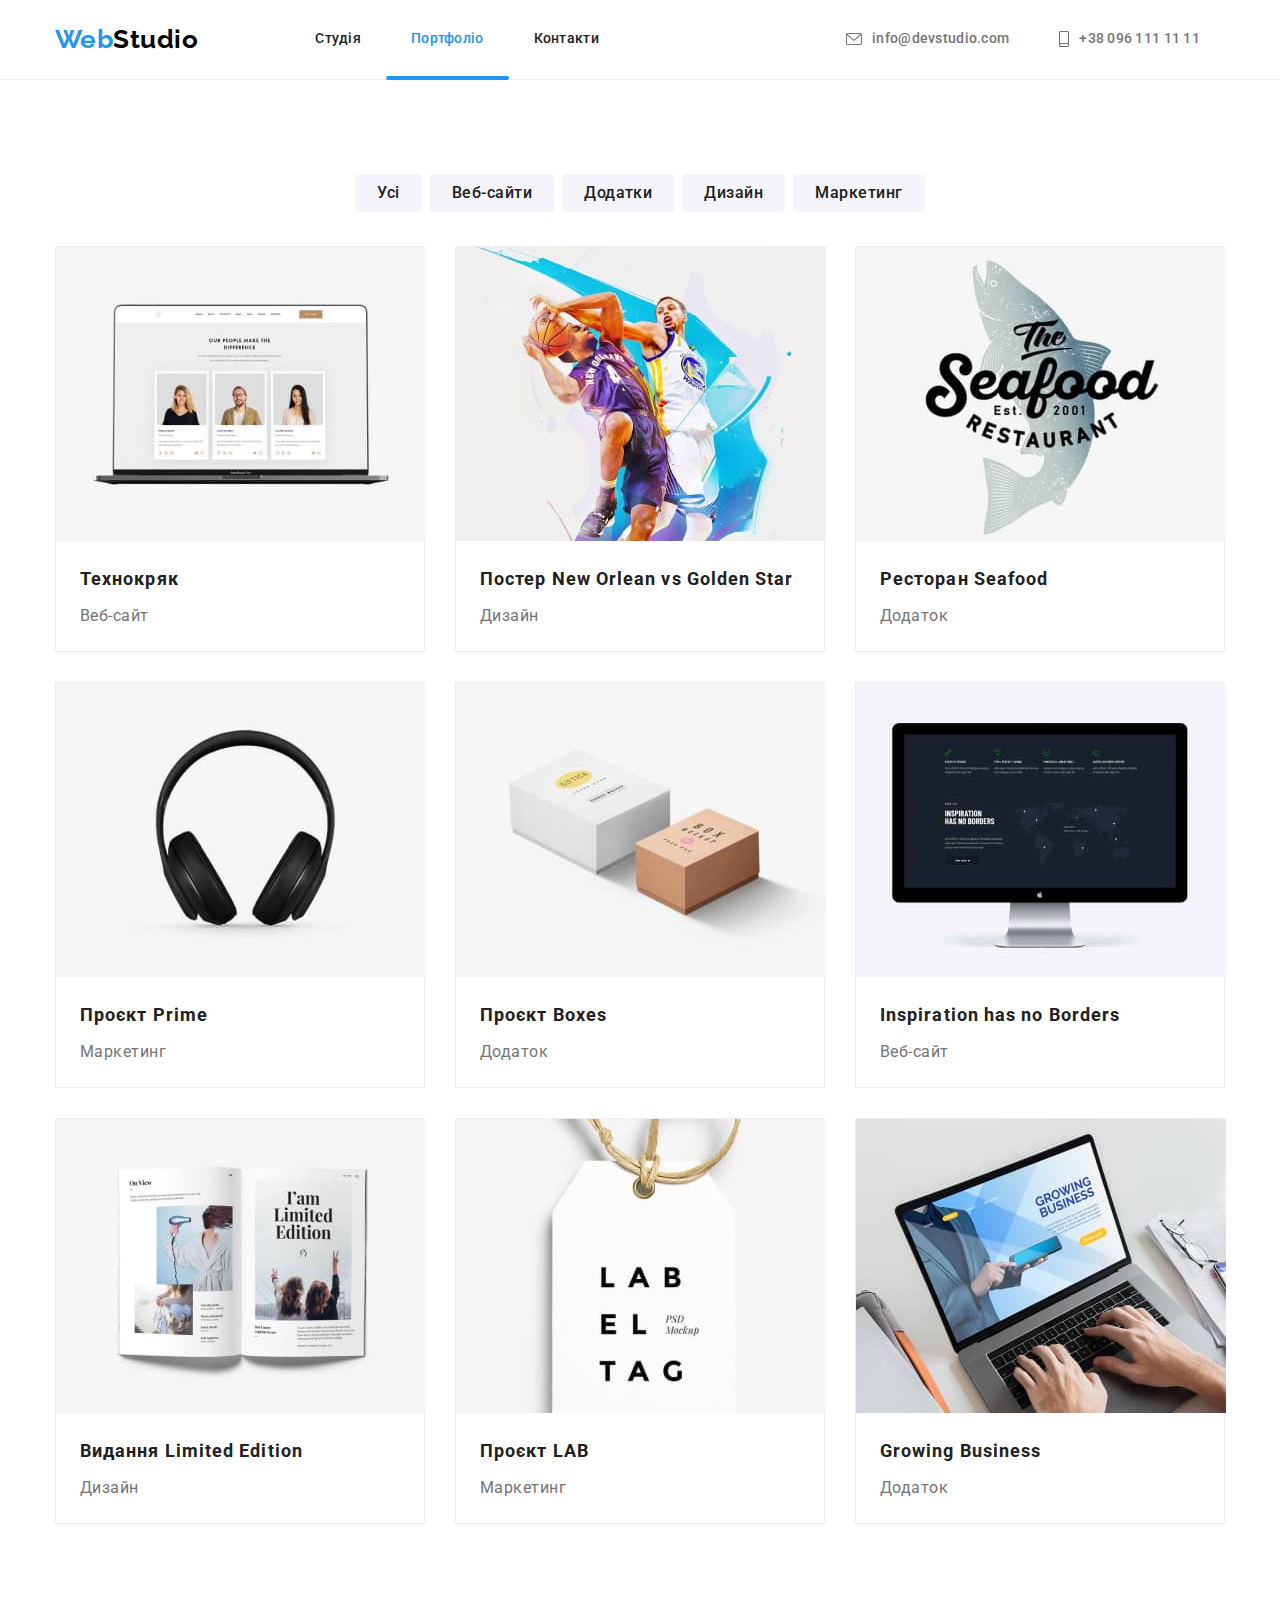
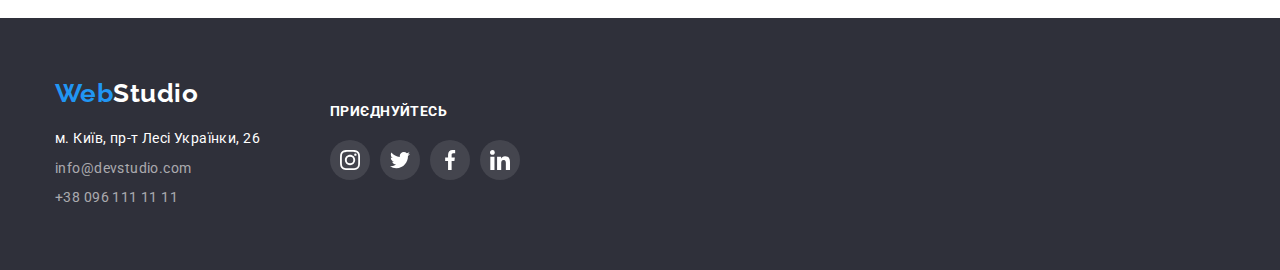
==== commit fb5b6c54: "Homework 4 correction" ====
--- a/portfolio.html
+++ b/portfolio.html
@@ -23,7 +23,7 @@
 	<body>
 		<header class="header">
 			<!--  Хедер "Лого" + Навигация по сайту + Контактные данные -->
-			<div class="container header__box">
+			<nav class="container header__box">
 				<div class="site-nav">
 					<a class="logo" href="./index.html"
 						>Web<span class="logo-primary">Studio</span></a
@@ -58,13 +58,13 @@
 					</li>
 					<li class="header-contacts__item">
 						<a class="header-contacts__item-link" href="tel:+380961111111"
-							><svg class="phone-icon" width="10" height="12">
+							><svg class="phone-icon" width="10" height="16">
 								<use href="./images/icons/icons.svg#icon-Phone"></use>
 							</svg>+38 096 111 11 11
 						</a>
 					</li>
 				</ul>
-			</div>
+			</nav>
 		</header>
 		<!--  Main Section -->
 		<main>
@@ -103,7 +103,7 @@
 								class="gallery-list__item-img"
 								src="./images/portfolio/technocrack.jpg"
 								alt="technocrack"
-							/><p class="gallery-list__hiddensubtext">Ресурс пропонує комплексні пропозиції з різним рівнем функціоналу та сервісів. Все це дозволить відвідувачу отримати вичерпні відомості про компанію чи приватну особу.</p></div>
+							/></div>
 							
 							<div class="gallery-list__item-content">
 								<h2 class="gallery-list__item-title">Технокряк</h2>
--- a/css/styles.css
+++ b/css/styles.css
@@ -205,6 +205,7 @@
 .header-contacts {
   list-style: none;
   display: flex;
+  align-items: center;
 }
 
 .header__box {
@@ -214,7 +215,8 @@
 }
 
 .header-contacts__item-link {
-  display: block;
+  display: flex;
+  align-items: center;
   padding: 15px 25px;
   font-family: 'Roboto';
   text-decoration: none;
@@ -254,13 +256,18 @@
 
 .hero.section {
   /* background-color: var(--footerbackground-color); */
-  margin-bottom: 94px;
   padding-bottom: 0;
-
-  background-image: linear-gradient(rgba(47, 48, 58, 0.4), rgba(47, 48, 58, 0.4)), url(../images/Hero\ photo\ 1.jpg);
+  margin-left: auto;
+  margin-right: auto;
+
+
+  background-image: linear-gradient(rgba(47, 48, 58, 0.4), rgba(47, 48, 58, 0.4)),
+    url(../images/Hero\ photo\ 1.jpg);
   background-repeat: no-repeat;
   background-position: center;
   background-size: cover;
+  max-width: 1600px;
+  max-height: 600px;
 }
 
 
@@ -325,6 +332,11 @@
   |============================
 */
 
+
+.our__benefits {
+  padding-top: 94px;
+}
+
 .features {}
 
 .features__list {
@@ -490,6 +502,18 @@
 }
 
 .socials__list-link:hover {
+  background-color: var(--logo-color);
+  transition: all 0.3s ease;
+}
+
+.socials__list-link:focus,
+.socials__link-link:hover {
+  background-color: var(--logo-color);
+  transition: all 0.3s ease;
+}
+
+.socials__list-link:focus .socials__item-icon {
+  fill: var(--headerbackground-color);
   background-color: var(--logo-color);
   transition: all 0.3s ease;
 }
@@ -845,8 +869,11 @@
   position: relative;
   border: 1px solid var(--portfoliobg-color);
   width: 370px;
+
+}
+
+.gallery-list__item:hover {
   box-shadow: 0px 1px 1px rgba(0, 0, 0, 0.12), 0px 4px 4px rgba(0, 0, 0, 0.06), 1px 4px 6px rgba(0, 0, 0, 0.16);
-
 }
 
 .gallery-list__hiddenxtext {
@@ -856,7 +883,7 @@
   height: 294px;
 }
 
-.gallery-list__hiddensubtext {
+/* .gallery-list__hiddensubtext {
   position: absolute;
   top: 0;
   left: 0;
@@ -867,7 +894,7 @@
   transition: transform 250ms ease;
 
   opacity: 0;
-}
+} */
 
 .gallery-list__item:hover .gallery-list__hiddensubtext {
   transform: translatex(0);
